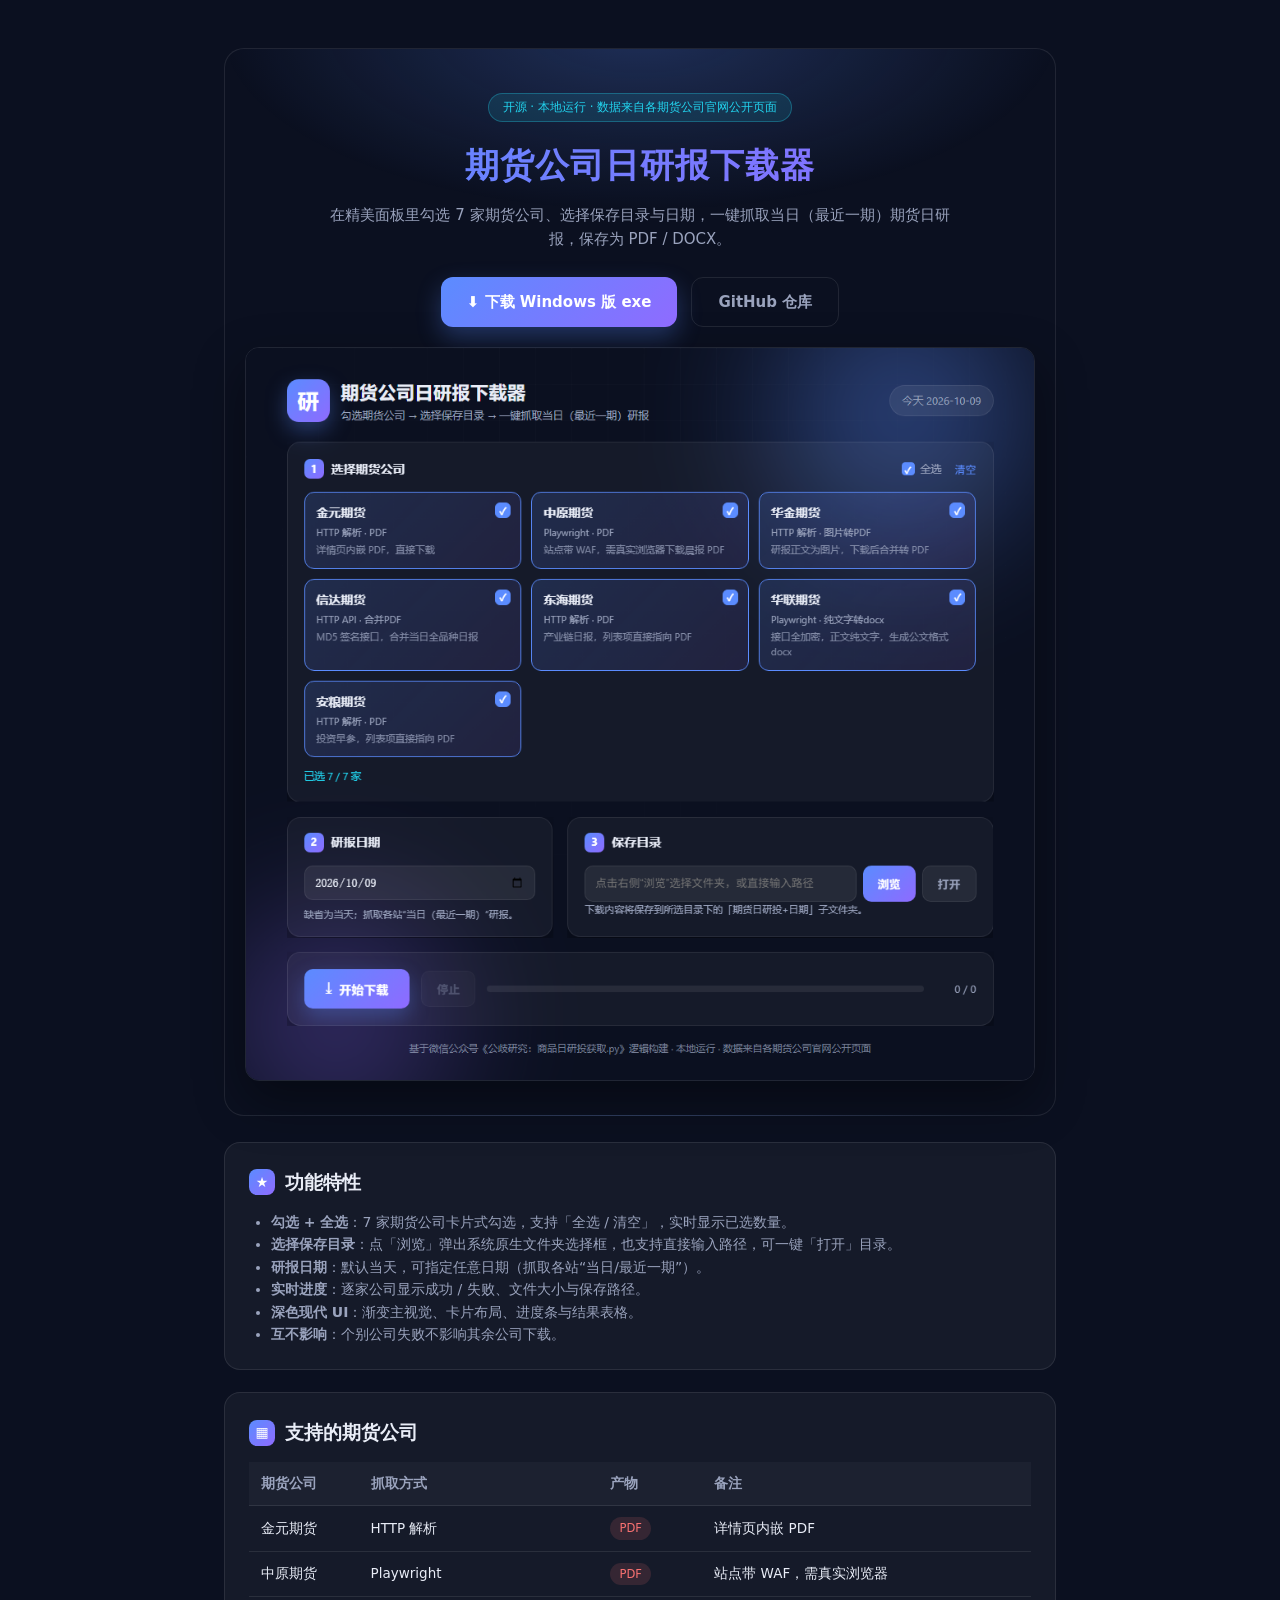
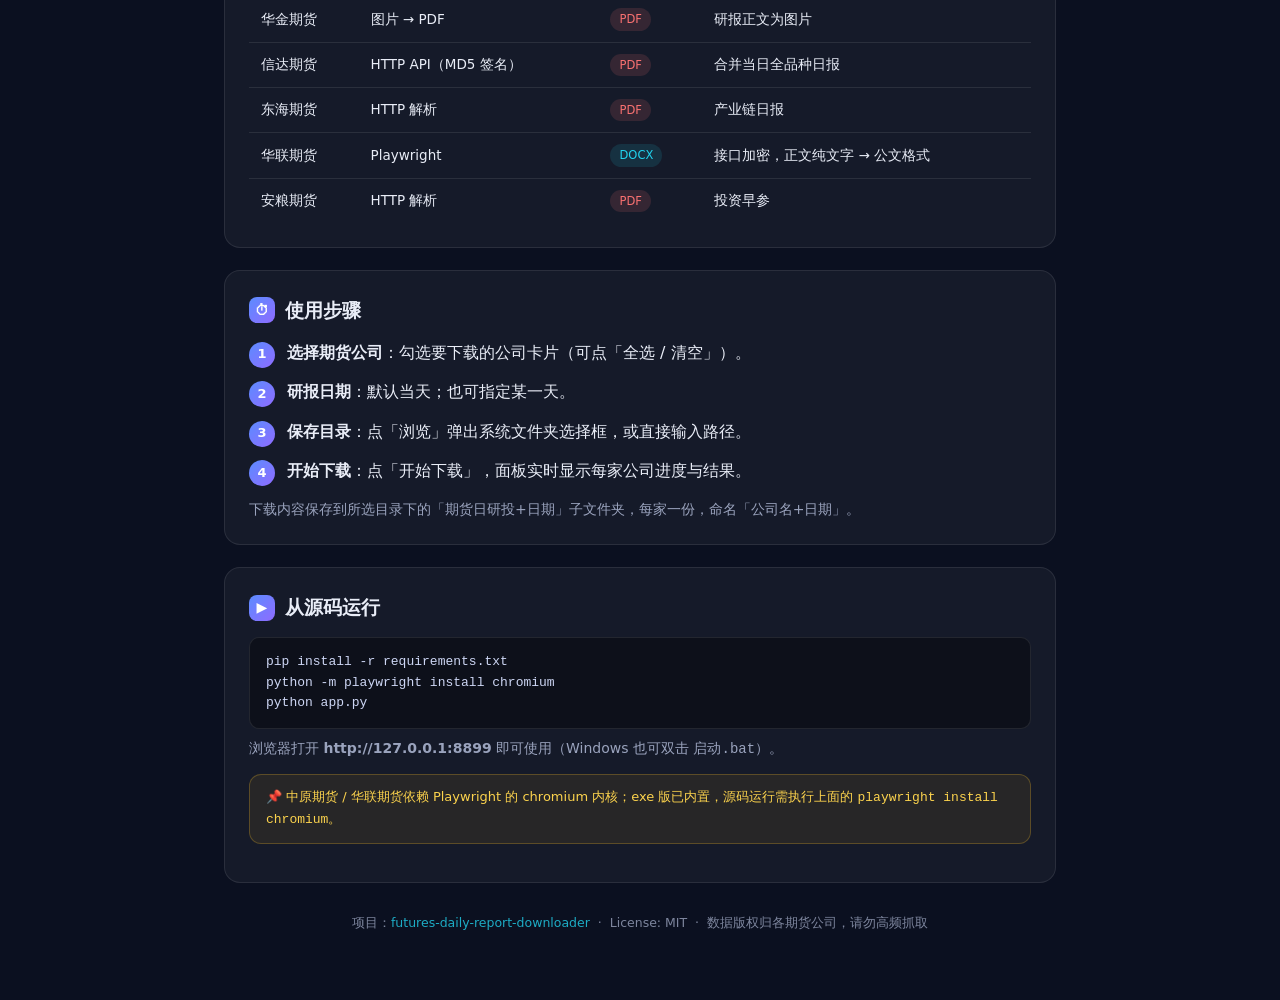
==== docs/index.html @ c42038f5 "新增 GitHub Pages 落地页" ====
<!DOCTYPE html>
<html lang="zh-CN">
<head>
<meta charset="UTF-8">
<meta name="viewport" content="width=device-width, initial-scale=1.0">
<title>期货公司日研报下载器 · GitHub Pages</title>
<style>
  :root{
    --bg:#0b1020; --card:rgba(255,255,255,.045); --border:rgba(255,255,255,.09);
    --text:#e9edf7; --dim:#9aa3bd; --accent:#5b8cff; --accent2:#8f6bff; --cyan:#22d3ee;
    --ok:#34d399; --err:#f87171;
  }
  *{box-sizing:border-box;margin:0;padding:0}
  body{font-family:"Segoe UI","Microsoft YaHei",system-ui,sans-serif;background:var(--bg);color:var(--text);line-height:1.6}
  a{color:var(--cyan);text-decoration:none} a:hover{text-decoration:underline}
  .wrap{max-width:880px;margin:0 auto;padding:48px 24px 70px}

  .hero{text-align:center;padding:44px 20px 34px;background:
    radial-gradient(600px 260px at 50% -20px, rgba(91,140,255,.25), transparent 70%);
    border:1px solid var(--border);border-radius:20px;margin-bottom:26px}
  .badge{display:inline-block;padding:4px 14px;border-radius:999px;font-size:12px;
    background:rgba(34,211,238,.12);color:var(--cyan);border:1px solid rgba(34,211,238,.3);margin-bottom:16px}
  .hero h1{font-size:34px;letter-spacing:1px;background:linear-gradient(90deg,var(--accent),var(--accent2));
    -webkit-background-clip:text;background-clip:text;-webkit-text-fill-color:transparent;margin-bottom:10px}
  .hero p{color:var(--dim);font-size:15px;max-width:620px;margin:0 auto}
  .btns{margin-top:26px;display:flex;gap:14px;justify-content:center;flex-wrap:wrap}
  .btn{display:inline-flex;align-items:center;gap:8px;padding:12px 26px;border-radius:12px;font-weight:600;font-size:15px;transition:.16s}
  .btn.dl{background:linear-gradient(135deg,var(--accent),var(--accent2));color:#fff;box-shadow:0 10px 24px rgba(91,140,255,.3)}
  .btn.dl:hover{transform:translateY(-1px);filter:brightness(1.08)}
  .btn.ghost{border:1px solid var(--border);color:var(--dim)}
  .btn.ghost:hover{color:var(--text);border-color:rgba(255,255,255,.25)}

  .shot{margin:20px auto 0;max-width:820px;border:1px solid var(--border);border-radius:14px;overflow:hidden;box-shadow:0 20px 50px rgba(0,0,0,.4)}
  .shot img{width:100%;display:block}

  .card{background:var(--card);border:1px solid var(--border);border-radius:16px;padding:24px;margin:22px 0}
  .card h2{font-size:19px;margin-bottom:14px;display:flex;align-items:center;gap:10px}
  .card h2 .n{width:26px;height:26px;border-radius:8px;display:inline-grid;place-items:center;font-size:14px;color:#fff;
    background:linear-gradient(135deg,var(--accent),var(--accent2));flex:none}
  .card p, .card li{color:var(--dim);font-size:14px}
  .card ul{padding-left:22px}

  table{width:100%;border-collapse:collapse;font-size:13.5px}
  th,td{text-align:left;padding:11px 12px;border-bottom:1px solid var(--border)}
  th{color:var(--dim);font-weight:600;background:rgba(255,255,255,.03)}
  tr:last-child td{border-bottom:none}
  .tag{display:inline-block;padding:2px 9px;border-radius:999px;font-size:11.5px}
  .tag.pdf{background:rgba(248,113,113,.14);color:var(--err)}
  .tag.docx{background:rgba(34,211,238,.12);color:var(--cyan)}

  .steps{counter-reset:st}
  .step{position:relative;padding-left:38px;margin-bottom:14px}
  .step::before{counter-increment:st;content:counter(st);position:absolute;left:0;top:2px;width:26px;height:26px;border-radius:50%;
    background:linear-gradient(135deg,var(--accent),var(--accent2));color:#fff;display:grid;place-items:center;font-size:13px;font-weight:700}
  .step b{color:var(--text)}
  .code{background:rgba(0,0,0,.35);border:1px solid var(--border);border-radius:10px;padding:14px 16px;font-family:Consolas,monospace;
    font-size:13px;color:#cdd6f4;overflow-x:auto;margin:8px 0}
  .foot{text-align:center;color:var(--dim);font-size:12.5px;margin-top:30px;opacity:.8}
  .warn{background:rgba(251,191,36,.08);border:1px solid rgba(251,191,36,.25);color:#fcd34d;border-radius:12px;padding:12px 16px;font-size:13px;margin:14px 0}
</style>
</head>
<body>
<div class="wrap">

  <div class="hero">
    <span class="badge">开源 · 本地运行 · 数据来自各期货公司官网公开页面</span>
    <h1>期货公司日研报下载器</h1>
    <p>在精美面板里勾选 7 家期货公司、选择保存目录与日期，一键抓取当日（最近一期）期货日研报，保存为 PDF / DOCX。</p>
    <div class="btns">
      <a class="btn dl" href="https://github.com/chenzhuanxin/futures-daily-report-downloader/releases/latest">⬇ 下载 Windows 版 exe</a>
      <a class="btn ghost" href="https://github.com/chenzhuanxin/futures-daily-report-downloader">GitHub 仓库</a>
    </div>
    <div class="shot"><img src="screenshot.png" alt="界面预览"></div>
  </div>

  <div class="card">
    <h2><span class="n">★</span>功能特性</h2>
    <ul>
      <li><b>勾选 + 全选</b>：7 家期货公司卡片式勾选，支持「全选 / 清空」，实时显示已选数量。</li>
      <li><b>选择保存目录</b>：点「浏览」弹出系统原生文件夹选择框，也支持直接输入路径，可一键「打开」目录。</li>
      <li><b>研报日期</b>：默认当天，可指定任意日期（抓取各站“当日/最近一期”）。</li>
      <li><b>实时进度</b>：逐家公司显示成功 / 失败、文件大小与保存路径。</li>
      <li><b>深色现代 UI</b>：渐变主视觉、卡片布局、进度条与结果表格。</li>
      <li><b>互不影响</b>：个别公司失败不影响其余公司下载。</li>
    </ul>
  </div>

  <div class="card">
    <h2><span class="n">▦</span>支持的期货公司</h2>
    <table>
      <thead><tr><th>期货公司</th><th>抓取方式</th><th>产物</th><th>备注</th></tr></thead>
      <tbody>
        <tr><td>金元期货</td><td>HTTP 解析</td><td><span class="tag pdf">PDF</span></td><td>详情页内嵌 PDF</td></tr>
        <tr><td>中原期货</td><td>Playwright</td><td><span class="tag pdf">PDF</span></td><td>站点带 WAF，需真实浏览器</td></tr>
        <tr><td>华金期货</td><td>图片 → PDF</td><td><span class="tag pdf">PDF</span></td><td>研报正文为图片</td></tr>
        <tr><td>信达期货</td><td>HTTP API（MD5 签名）</td><td><span class="tag pdf">PDF</span></td><td>合并当日全品种日报</td></tr>
        <tr><td>东海期货</td><td>HTTP 解析</td><td><span class="tag pdf">PDF</span></td><td>产业链日报</td></tr>
        <tr><td>华联期货</td><td>Playwright</td><td><span class="tag docx">DOCX</span></td><td>接口加密，正文纯文字 → 公文格式</td></tr>
        <tr><td>安粮期货</td><td>HTTP 解析</td><td><span class="tag pdf">PDF</span></td><td>投资早参</td></tr>
      </tbody>
    </table>
  </div>

  <div class="card">
    <h2><span class="n">⏱</span>使用步骤</h2>
    <div class="steps">
      <div class="step"><b>选择期货公司</b>：勾选要下载的公司卡片（可点「全选 / 清空」）。</div>
      <div class="step"><b>研报日期</b>：默认当天；也可指定某一天。</div>
      <div class="step"><b>保存目录</b>：点「浏览」弹出系统文件夹选择框，或直接输入路径。</div>
      <div class="step"><b>开始下载</b>：点「开始下载」，面板实时显示每家公司进度与结果。</div>
    </div>
    <p style="margin-top:10px">下载内容保存到所选目录下的「期货日研投+日期」子文件夹，每家一份，命名「公司名+日期」。</p>
  </div>

  <div class="card">
    <h2><span class="n">▶</span>从源码运行</h2>
    <div class="code">pip install -r requirements.txt<br>python -m playwright install chromium<br>python app.py</div>
    <p>浏览器打开 <b>http://127.0.0.1:8899</b> 即可使用（Windows 也可双击 <code>启动.bat</code>）。</p>
    <div class="warn">📌 中原期货 / 华联期货依赖 Playwright 的 chromium 内核；exe 版已内置，源码运行需执行上面的 <code>playwright install chromium</code>。</div>
  </div>

  <div class="foot">
    项目：<a href="https://github.com/chenzhuanxin/futures-daily-report-downloader">futures-daily-report-downloader</a>
    &nbsp;·&nbsp; License: MIT &nbsp;·&nbsp; 数据版权归各期货公司，请勿高频抓取
  </div>
</div>
</body>
</html>
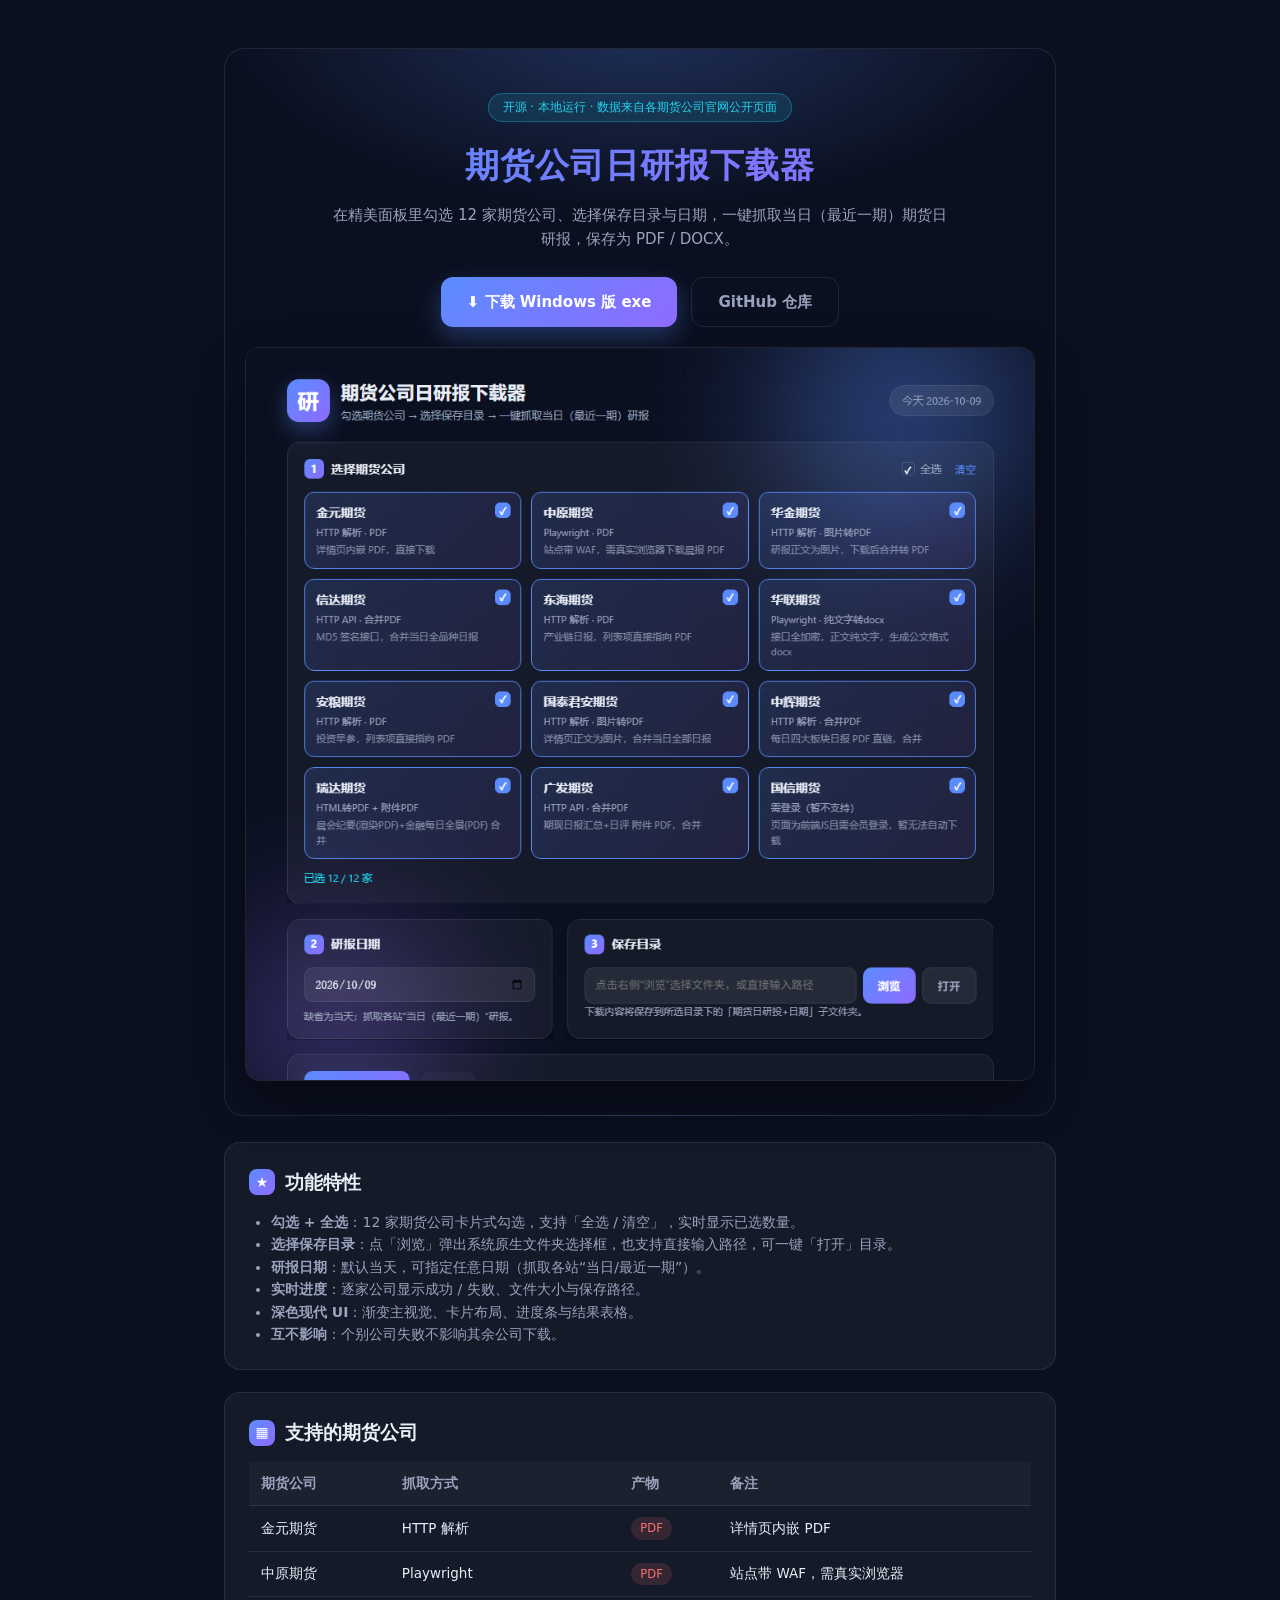
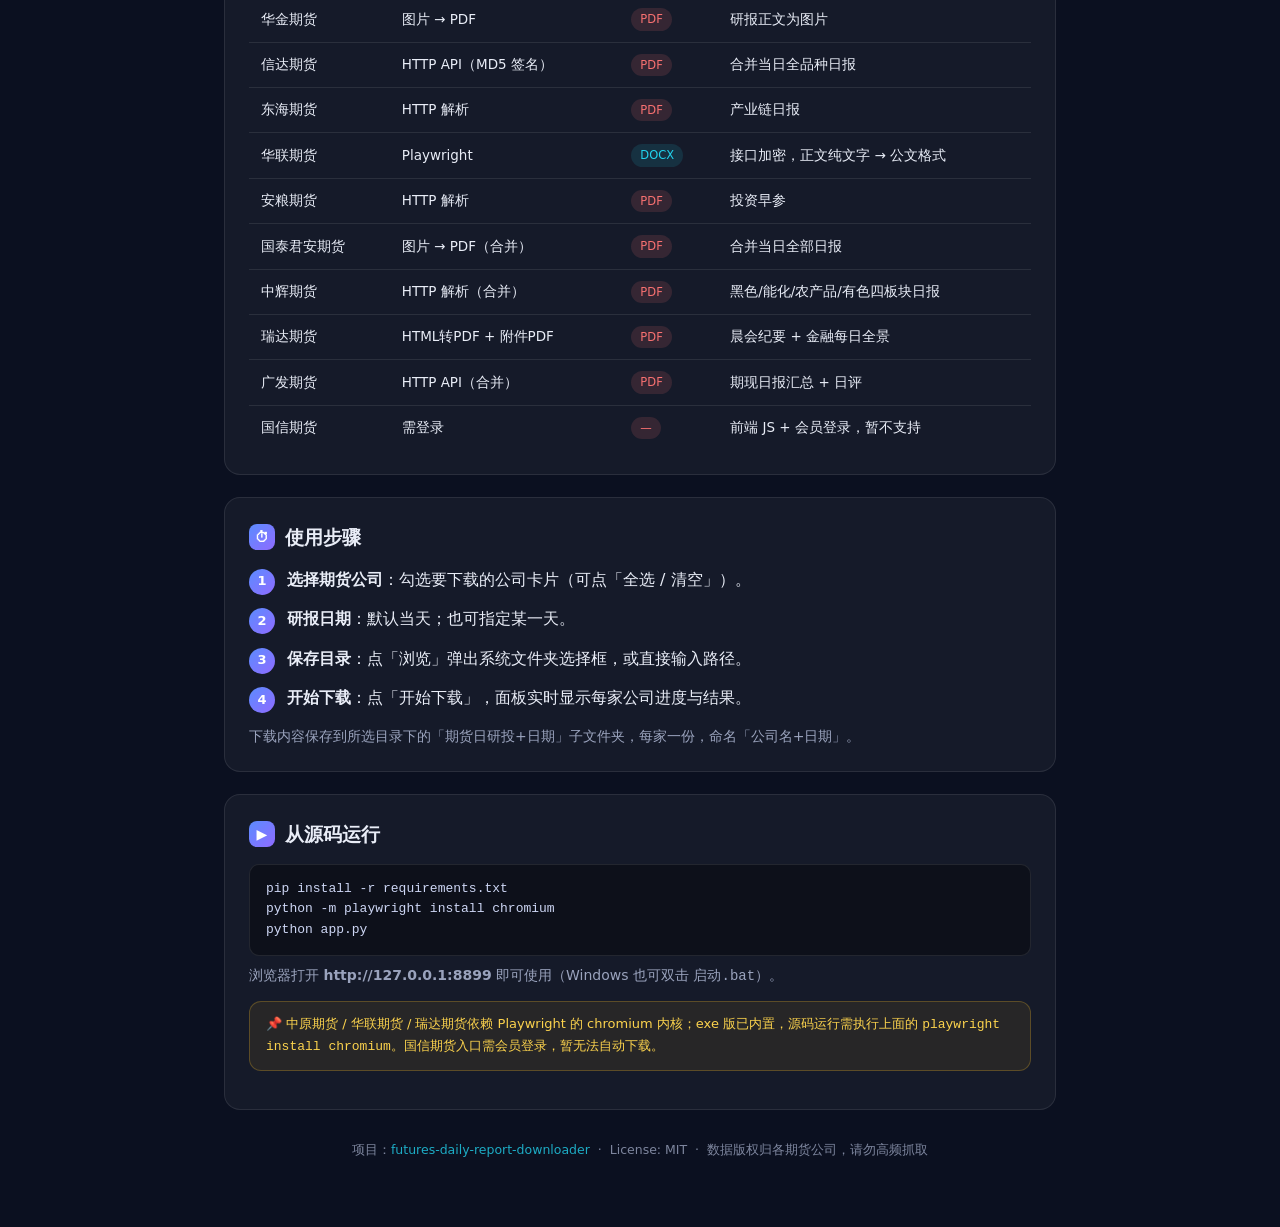
==== commit 6cb1b402: "新增国泰君安/中辉/瑞达/广发日研报抓取，接入12家公司" ====
--- a/docs/index.html
+++ b/docs/index.html
@@ -65,7 +65,7 @@
   <div class="hero">
     <span class="badge">开源 · 本地运行 · 数据来自各期货公司官网公开页面</span>
     <h1>期货公司日研报下载器</h1>
-    <p>在精美面板里勾选 7 家期货公司、选择保存目录与日期，一键抓取当日（最近一期）期货日研报，保存为 PDF / DOCX。</p>
+    <p>在精美面板里勾选 12 家期货公司、选择保存目录与日期，一键抓取当日（最近一期）期货日研报，保存为 PDF / DOCX。</p>
     <div class="btns">
       <a class="btn dl" href="https://github.com/chenzhuanxin/futures-daily-report-downloader/releases/latest">⬇ 下载 Windows 版 exe</a>
       <a class="btn ghost" href="https://github.com/chenzhuanxin/futures-daily-report-downloader">GitHub 仓库</a>
@@ -76,7 +76,7 @@
   <div class="card">
     <h2><span class="n">★</span>功能特性</h2>
     <ul>
-      <li><b>勾选 + 全选</b>：7 家期货公司卡片式勾选，支持「全选 / 清空」，实时显示已选数量。</li>
+      <li><b>勾选 + 全选</b>：12 家期货公司卡片式勾选，支持「全选 / 清空」，实时显示已选数量。</li>
       <li><b>选择保存目录</b>：点「浏览」弹出系统原生文件夹选择框，也支持直接输入路径，可一键「打开」目录。</li>
       <li><b>研报日期</b>：默认当天，可指定任意日期（抓取各站“当日/最近一期”）。</li>
       <li><b>实时进度</b>：逐家公司显示成功 / 失败、文件大小与保存路径。</li>
@@ -97,6 +97,11 @@
         <tr><td>东海期货</td><td>HTTP 解析</td><td><span class="tag pdf">PDF</span></td><td>产业链日报</td></tr>
         <tr><td>华联期货</td><td>Playwright</td><td><span class="tag docx">DOCX</span></td><td>接口加密，正文纯文字 → 公文格式</td></tr>
         <tr><td>安粮期货</td><td>HTTP 解析</td><td><span class="tag pdf">PDF</span></td><td>投资早参</td></tr>
+        <tr><td>国泰君安期货</td><td>图片 → PDF（合并）</td><td><span class="tag pdf">PDF</span></td><td>合并当日全部日报</td></tr>
+        <tr><td>中辉期货</td><td>HTTP 解析（合并）</td><td><span class="tag pdf">PDF</span></td><td>黑色/能化/农产品/有色四板块日报</td></tr>
+        <tr><td>瑞达期货</td><td>HTML转PDF + 附件PDF</td><td><span class="tag pdf">PDF</span></td><td>晨会纪要 + 金融每日全景</td></tr>
+        <tr><td>广发期货</td><td>HTTP API（合并）</td><td><span class="tag pdf">PDF</span></td><td>期现日报汇总 + 日评</td></tr>
+        <tr><td>国信期货</td><td>需登录</td><td><span class="tag pdf">—</span></td><td>前端 JS + 会员登录，暂不支持</td></tr>
       </tbody>
     </table>
   </div>
@@ -116,7 +121,7 @@
     <h2><span class="n">▶</span>从源码运行</h2>
     <div class="code">pip install -r requirements.txt<br>python -m playwright install chromium<br>python app.py</div>
     <p>浏览器打开 <b>http://127.0.0.1:8899</b> 即可使用（Windows 也可双击 <code>启动.bat</code>）。</p>
-    <div class="warn">📌 中原期货 / 华联期货依赖 Playwright 的 chromium 内核；exe 版已内置，源码运行需执行上面的 <code>playwright install chromium</code>。</div>
+    <div class="warn">📌 中原期货 / 华联期货 / 瑞达期货依赖 Playwright 的 chromium 内核；exe 版已内置，源码运行需执行上面的 <code>playwright install chromium</code>。国信期货入口需会员登录，暂无法自动下载。</div>
   </div>
 
   <div class="foot">
